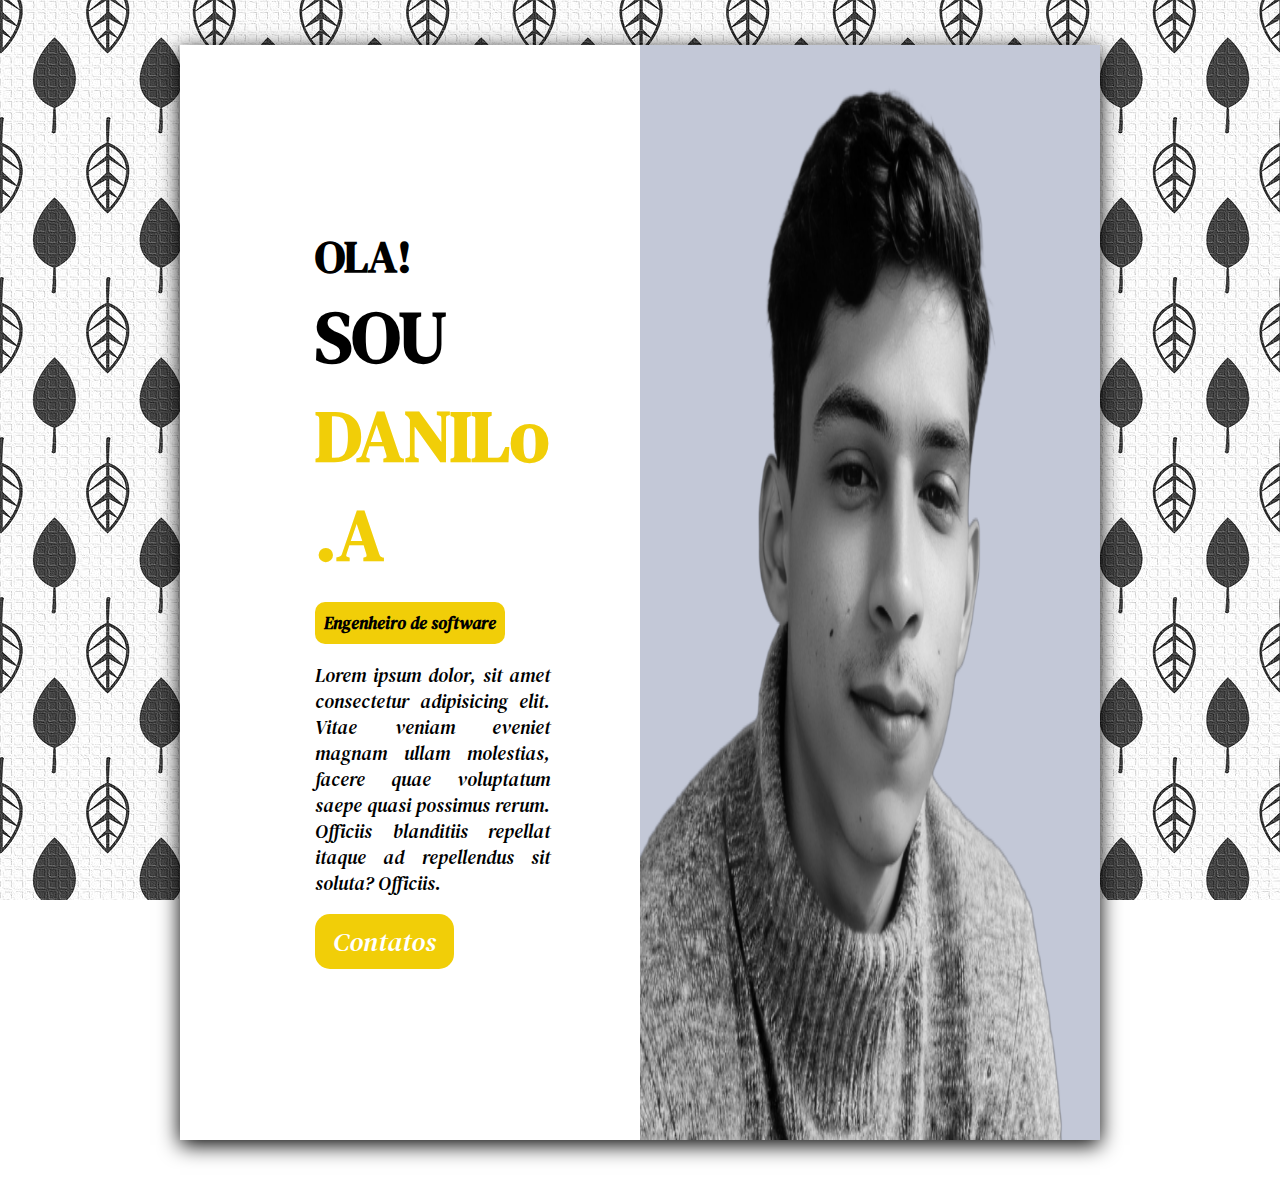
==== Port/index.html @ c3490a42 "Port" ====
<!DOCTYPE html>
<html lang="en">
<head>
    <meta charset="UTF-8">
    <meta name="viewport" content="width=device-width, initial-scale=1.0">
    <title>Danilo.A</title>
    <link rel="stylesheet" href="./css/base.css">
    <link rel="stylesheet" href="./css/style.css">
    <link rel="preconnect" href="https://fonts.googleapis.com">
    <link rel="preconnect" href="https://fonts.gstatic.com" crossorigin>
    <link href="https://fonts.googleapis.com/css2?family=DM+Serif+Text:ital@0;1&family=Lexend+Peta:wght@100..900&family=Righteous&display=swap" rel="stylesheet">
</head>
<body>
    <header>
        <div class="bloco">
            <div class="bloco-texto">
                <h2 class="bloco-texto-sal">OLA!</h2>
                <h1 class="bloco-texto-nome">SOU <span>DANILo .A</span></h1>
                <h2 class="bloco-texto-prof">Engenheiro de software</h2>
                <p class="bloco-texto-descricao">Lorem ipsum dolor, sit amet consectetur adipisicing elit. Vitae veniam eveniet magnam ullam molestias, facere quae voluptatum saepe quasi possimus rerum. Officiis blanditiis repellat itaque ad repellendus sit soluta? Officiis.</p>
                <a href="#" class="bloco-texto-linkcontato">Contatos</a>
            </div>
            <div class="bloco-perfil">
                <img src="./img/profile-pic (6).png" alt="EU" class="bloco-perfil-img">
            </div>

        </div>
    </header>
</body>
</html>
---- Port/css/base.css ----
*{
    font-family: Arial, Helvetica, sans-serif;
    margin: 0;
    padding: 0;
    outline: none;
    border: none;
    box-sizing: border-box;
    font-family: "DM Serif Text", serif;
}
ul{
    text-decoration: none;

}
img{
    list-style: none;
    max-width: 100%;
}
---- Port/css/style.css ----
html{
    background-image: url('/Port/css/back/12.jpg');
    background-size: cover;
    background-attachment: fixed;
}

.bebas-neue-regular {
    font-family: "Bebas Neue", sans-serif;
    font-weight: 400;
    font-style: normal;
  }  

:root{

    --cor1:rgb(241, 206, 8);
}

header{
    box-shadow: 0px 5px 20px black;
    margin: 5vh 20vh;
    background: rgb(255, 255, 255);}
.bloco{
    width: 100%;
    display: flex;}

.bloco-texto{
    padding: 20vh 10vh 20vh 15vh;
    width: 50%;}
.bloco-texto-sal{
    font-size: 5vh;}


.bloco-texto-nome{
    padding-bottom: 2vh;
    font-size: 8vh;}
.bloco-texto-nome span{
    color: var(--cor1);}


.bloco-texto-prof{
    border-radius: 10px;
    background-color: var(--cor1);
    padding: 1vh;
    font-size: 17px;
    font-style:italic;
    display: inline-table;}
    
.bloco-texto-descricao{
    font-style: italic;
    padding-top: 2vh;
    padding-bottom: 3vh;
    font-size: 19px;
    text-align: justify;}
.bloco-texto-linkcontato{
    background-color: var(--cor1);
    color: white;
    text-decoration: none;
    font-size: 3vh;
    border-radius: 15px;
    padding: 1vh 2vh;
    font-style:oblique;

}



.bloco-perfil{
    width: 50%   
}
.bloco-perfil-img{
    width: 100%;
    height: 100%;
}
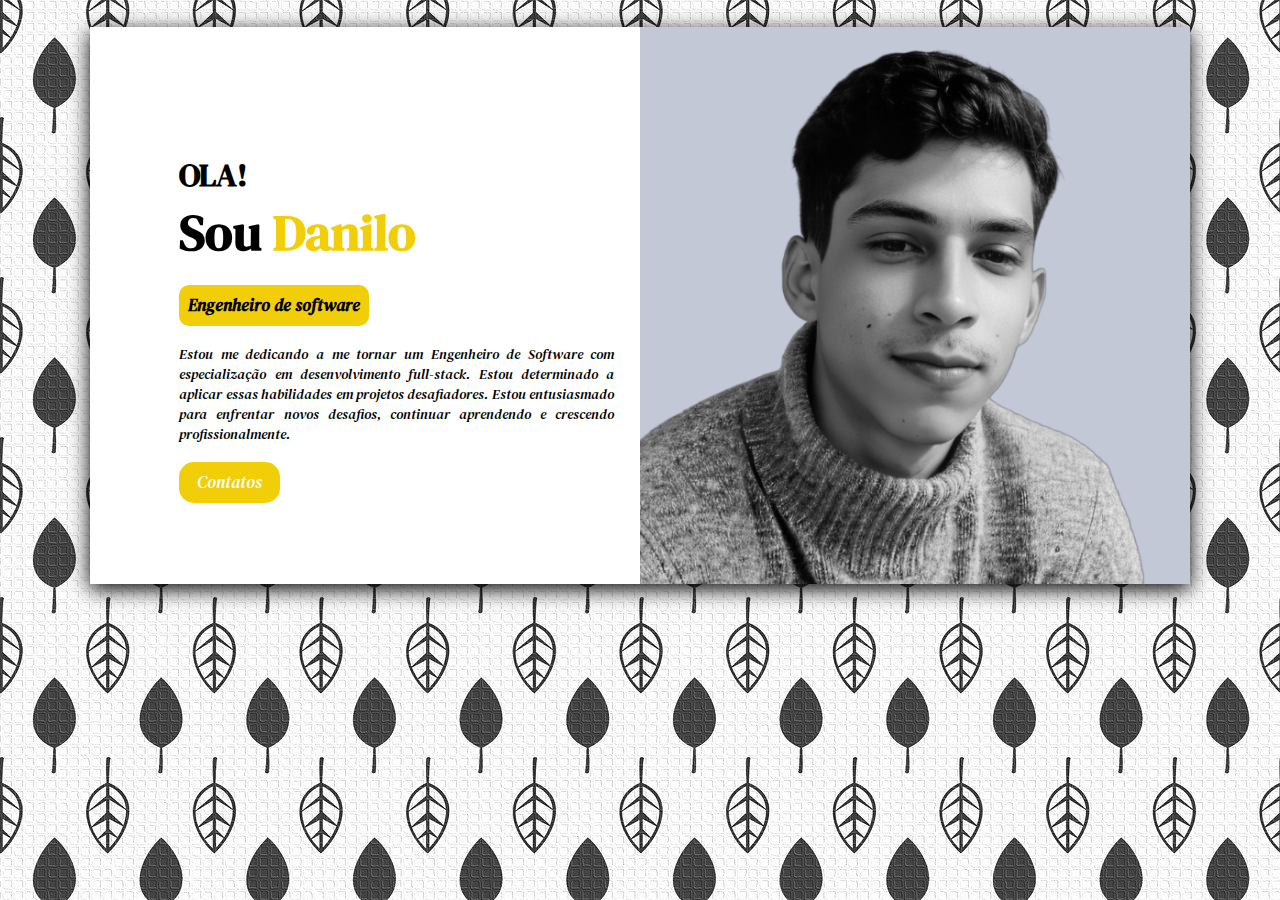
==== commit 9ef6db7c: "novo Port" ====
--- a/Port/index.html
+++ b/Port/index.html
@@ -15,9 +15,9 @@
         <div class="bloco">
             <div class="bloco-texto">
                 <h2 class="bloco-texto-sal">OLA!</h2>
-                <h1 class="bloco-texto-nome">SOU <span>DANILo .A</span></h1>
+                <h1 class="bloco-texto-nome">Sou <span>Danilo</span></h1>
                 <h2 class="bloco-texto-prof">Engenheiro de software</h2>
-                <p class="bloco-texto-descricao">Lorem ipsum dolor, sit amet consectetur adipisicing elit. Vitae veniam eveniet magnam ullam molestias, facere quae voluptatum saepe quasi possimus rerum. Officiis blanditiis repellat itaque ad repellendus sit soluta? Officiis.</p>
+                <p class="bloco-texto-descricao">Estou me dedicando a me tornar um Engenheiro de Software com especialização em desenvolvimento full-stack. Estou determinado a aplicar essas habilidades em projetos desafiadores. Estou entusiasmado para enfrentar novos desafios, continuar aprendendo e crescendo profissionalmente.</p>
                 <a href="#" class="bloco-texto-linkcontato">Contatos</a>
             </div>
             <div class="bloco-perfil">
--- a/Port/css/style.css
+++ b/Port/css/style.css
@@ -17,22 +17,23 @@
 
 header{
     box-shadow: 0px 5px 20px black;
-    margin: 5vh 20vh;
+    margin: 3vh 7vw 4vh;
     background: rgb(255, 255, 255);}
 .bloco{
-    width: 100%;
+
     display: flex;}
 
 .bloco-texto{
-    padding: 20vh 10vh 20vh 15vh;
+    padding: 14vh 2vw 10vh 7vw;
     width: 50%;}
 .bloco-texto-sal{
-    font-size: 5vh;}
+
+    font-size: 2.5vw;}
 
 
 .bloco-texto-nome{
     padding-bottom: 2vh;
-    font-size: 8vh;}
+    font-size: 4vw;}
 .bloco-texto-nome span{
     color: var(--cor1);}
 
@@ -41,7 +42,7 @@
     border-radius: 10px;
     background-color: var(--cor1);
     padding: 1vh;
-    font-size: 17px;
+    font-size: 1.3vw;
     font-style:italic;
     display: inline-table;}
     
@@ -49,19 +50,18 @@
     font-style: italic;
     padding-top: 2vh;
     padding-bottom: 3vh;
-    font-size: 19px;
+    font-size: 1.1vw;
     text-align: justify;}
 .bloco-texto-linkcontato{
     background-color: var(--cor1);
     color: white;
     text-decoration: none;
-    font-size: 3vh;
+    font-size: 1.3vw;
     border-radius: 15px;
     padding: 1vh 2vh;
     font-style:oblique;
 
 }
-
 
 
 .bloco-perfil{
@@ -70,4 +70,55 @@
 .bloco-perfil-img{
     width: 100%;
     height: 100%;
+}
+
+@media(max-width: 1100px){
+    header{
+        margin: 20vh 2vw;
+        }
+
+
+    .bloco-texto{
+        padding: 10vh 2vw 9vh 6vw;
+    }
+    .bloco-texto-descricao{
+    font-size: 1.8vw;}
+    
+}
+
+
+
+@media(max-width: 700px){
+    .bloco{
+        position: relative;
+        display: block;}
+    
+    .bloco-texto{
+        
+
+        width: 100%;
+        padding: 5vh 3vw 5vh 9vw;
+    }
+
+    .bloco-texto-descricao{
+    font-size: 3.2vw;}
+    
+    .bloco-texto-sal{
+        font-size: 5vw;}
+    
+    .bloco-texto-nome{
+    font-size: 9vw;}
+
+    .bloco-texto-prof{
+    font-size: 3vw;}
+
+    .bloco-texto-linkcontato{
+    font-size: 3vw;
+    }
+
+    .bloco-perfil{
+        position: absolute;
+
+        width: 100%;}
+        
 }